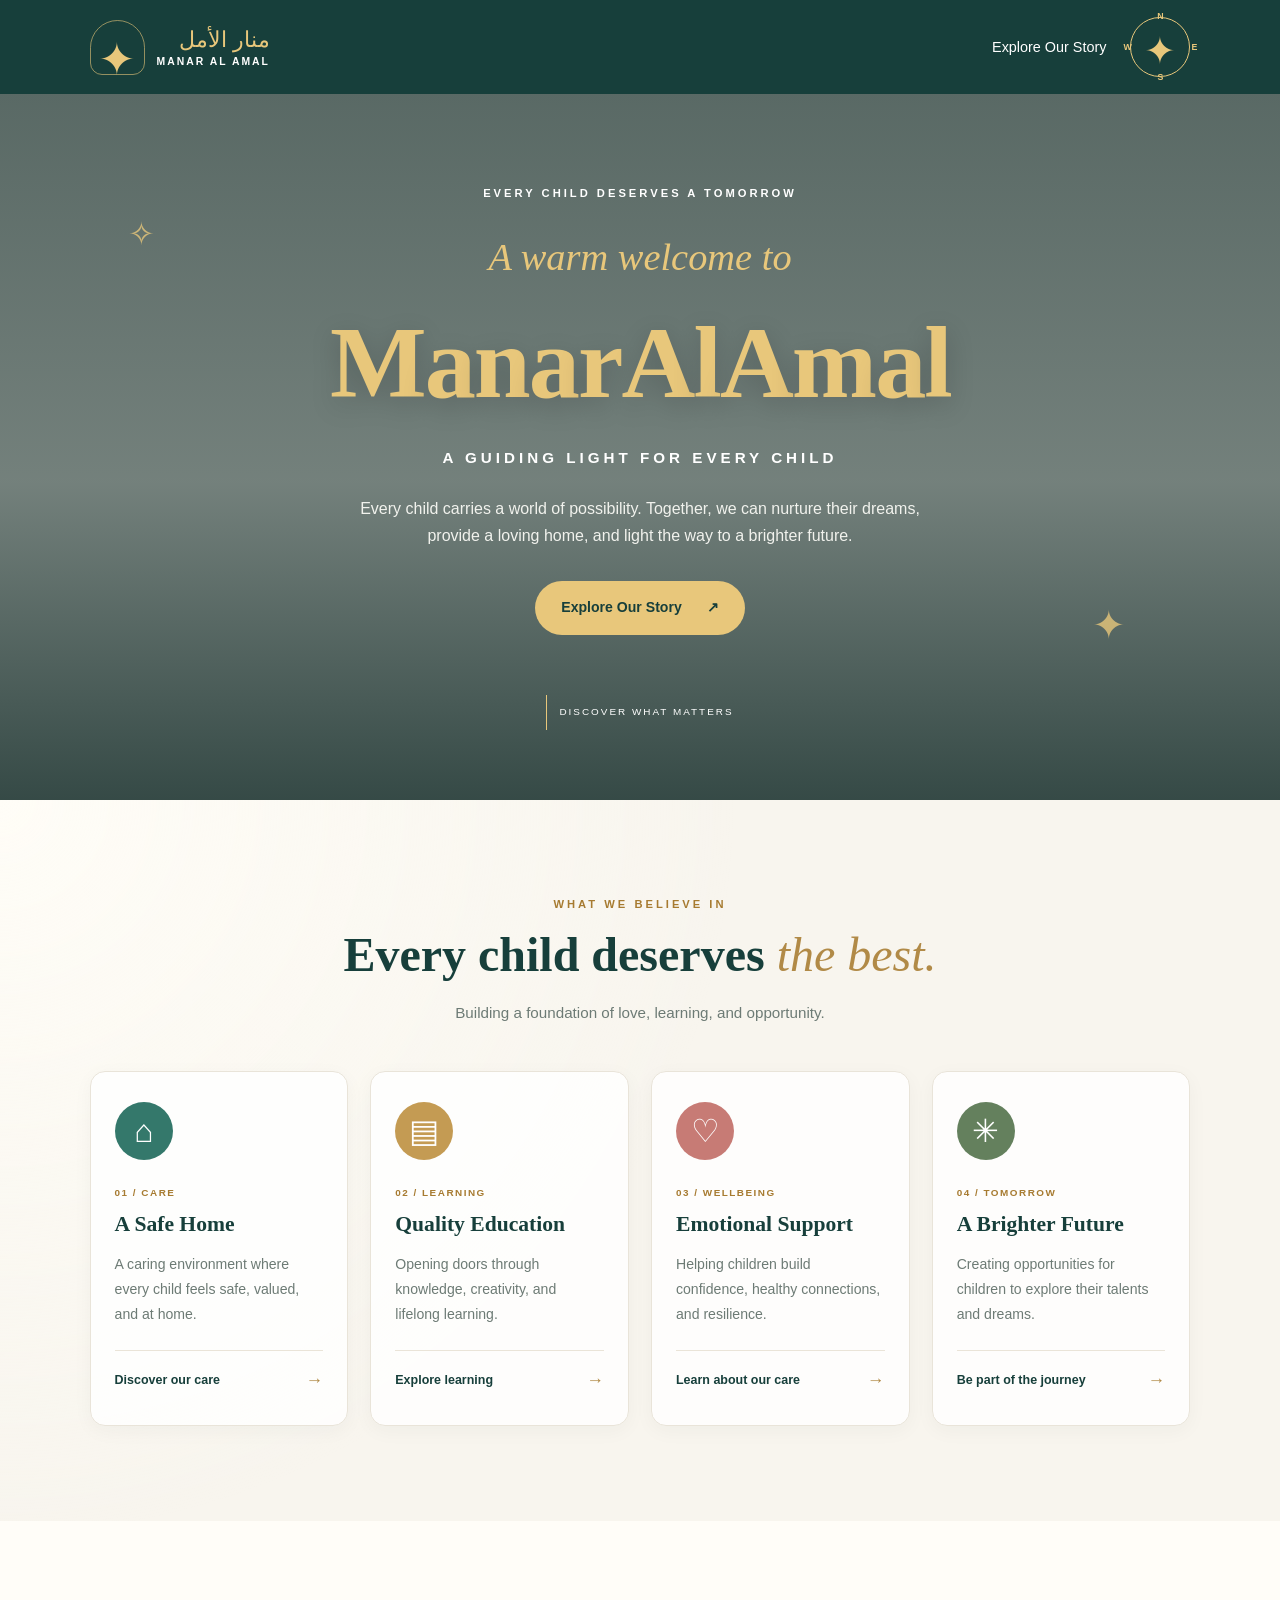
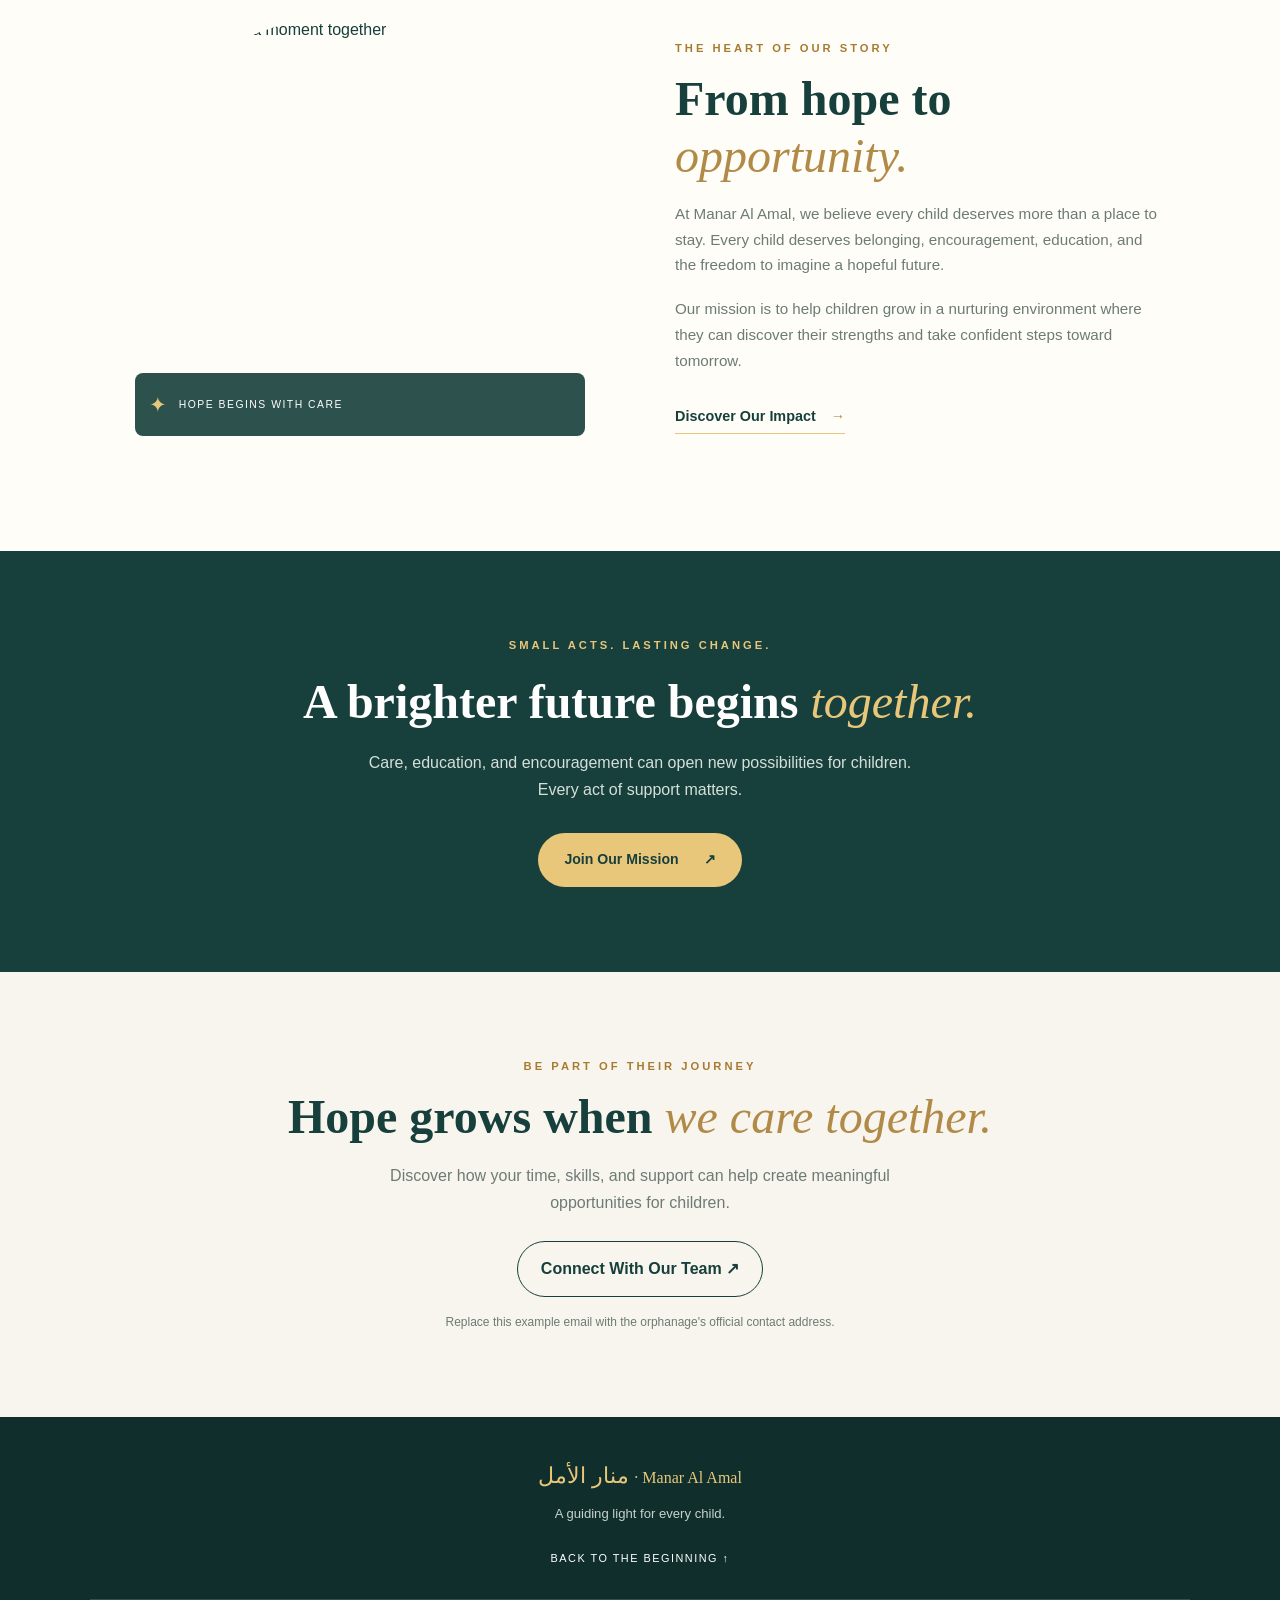
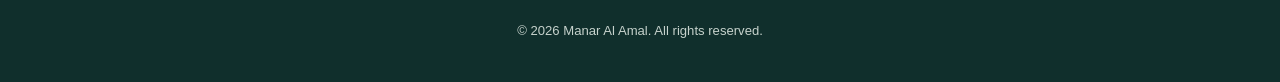
==== HTML/AI.html @ 09a5ad7d "Submit AI HTML and CSS assignment" ====
<!DOCTYPE html>
<html lang="en">

<head>
  <meta charset="UTF-8">
  <meta name="viewport" content="width=device-width, initial-scale=1.0">
  <meta name="description" content="Manar Al Amal — a guiding light for every child.">
  <title>Manar Al Amal | A Guiding Light</title>
  <!-- Typography Optimization -->
  <link rel="preconnect" href="https://googleapis.com">
  <link rel="preconnect" href="https://gstatic.com" crossorigin>
  <link href="https://googleapis.com/css2?family=DM+Sans:wght@400;500;600;700&family=Playfair+Display:ital,wght@0,500;0,600;0,700;1,500&display=swap" rel="stylesheet">
  <!-- Global System Stylesheet -->
  <link rel="stylesheet" href="../CSS/AI.css">
</head>

<body>

  <!-- Premium Header & Compass System -->
  <header class="header">
    <a href="#welcome" class="brand" aria-label="Manar Al Amal welcome">
      <span class="brand-icon">✦</span>
      <span class="brand-text">
        <span class="arabic" lang="ar" dir="rtl">منار الأمل</span>
        <span class="english">MANAR AL AMAL</span>
      </span>
    </a>

    <nav class="navigation" aria-label="Main navigation">
      <a href="#story">Explore Our Story</a>

      <details class="compass">
        <summary aria-label="Open navigation menu">
          <span class="compass-ring">
            <span class="north">N</span>
            <span class="east">E</span>
            <span class="south">S</span>
            <span class="west">W</span>
            <span class="needle">✦</span>
          </span>
        </summary>

        <div class="menu">
          <p class="menu-label">FIND YOUR WAY</p>
          <a href="#story">01 — Our Story</a>
          <a href="#impact">02 — Discover Our Impact</a>
          <a href="#care">03 — Our Care &amp; Education</a>
          <a href="#mission">04 — Join Our Mission</a>
          <a href="#footer">05 — Reach Out to Us</a>
        </div>
      </details>
    </nav>
  </header>

  <main>
    <!-- Interactive Welcome Hero Grid -->
    <section class="hero" id="welcome">
      <div class="hero-overlay"></div>

      <div class="hero-content">
        <p class="eyebrow gold-shimmer-text">EVERY CHILD DESERVES A TOMORROW</p>
        <p class="welcome-text">A warm welcome to</p>

        <!-- Pure semantic structural element for letter isolation injection -->
        <h1 class="pop-name">Manar Al Amal</h1>

        <p class="tagline">A GUIDING LIGHT FOR EVERY CHILD</p>

        <p class="hero-description">
          Every child carries a world of possibility.
          Together, we can nurture their dreams, provide a
          loving home, and light the way to a brighter future.
        </p>

        <div class="hero-actions">
          <a class="primary-button" href="#story">
            <span>Explore Our Story</span>
            <span class="btn-arrow" aria-hidden="true">↗</span>
          </a>
        </div>

        <a class="scroll-hint" href="#care">
          <span class="scroll-line"></span>
          DISCOVER WHAT MATTERS
        </a>
      </div>

      <span class="hero-decoration decoration-one">✧</span>
      <span class="hero-decoration decoration-two">✦</span>
    </section>

    <!-- Professional Core Architecture (Belief Matrix) -->
    <section class="care-section" id="care">
      <div class="section-heading">
        <p class="eyebrow dark-eyebrow">WHAT WE BELIEVE IN</p>
        <h2>Every child deserves <em>the best.</em></h2>
        <p>Building a foundation of love, learning, and opportunity.</p>
      </div>

      <div class="card-grid">
        <article class="care-card">
          <div class="card-icon home-icon">⌂</div>
          <p class="card-number">01 / CARE</p>
          <h3>A Safe Home</h3>
          <p>A caring environment where every child feels safe, valued, and at home.</p>
          <a href="#story" class="card-link">Discover our care <span class="link-arrow">→</span></a>
        </article>

        <article class="care-card">
          <div class="card-icon book-icon">▤</div>
          <p class="card-number">02 / LEARNING</p>
          <h3>Quality Education</h3>
          <p>Opening doors through knowledge, creativity, and lifelong learning.</p>
          <a href="#impact" class="card-link">Explore learning <span class="link-arrow">→</span></a>
        </article>

        <article class="care-card">
          <div class="card-icon heart-icon">♡</div>
          <p class="card-number">03 / WELLBEING</p>
          <h3>Emotional Support</h3>
          <p>Helping children build confidence, healthy connections, and resilience.</p>
          <a href="#story" class="card-link">Learn about our care <span class="link-arrow">→</span></a>
        </article>

        <article class="care-card">
          <div class="card-icon growth-icon">✳</div>
          <p class="card-number">04 / TOMORROW</p>
          <h3>A Brighter Future</h3>
          <p>Creating opportunities for children to explore their talents and dreams.</p>
          <a href="#mission" class="card-link">Be part of the journey <span class="link-arrow">→</span></a>
        </article>
      </div>
    </section>

    <!-- Content Narrative Component Grid -->
    <section class="story-section" id="story">
      <div class="story-image">
        <img src="https://t4.ftcdn.net/jpg/05/21/81/47/360_F_521814750_9SqL5d9VBLUQt2l1tgEsx5BApUIcp6L8.jpg" alt="Children sharing a moment together" loading="lazy">
        <div class="image-caption">
          <span class="caption-star">✦</span>
          <span>HOPE BEGINS WITH CARE</span>
        </div>
      </div>

      <div class="story-content">
        <p class="eyebrow dark-eyebrow">THE HEART OF OUR STORY</p>
        <h2>From hope to <em>opportunity.</em></h2>
        <p>
          At Manar Al Amal, we believe every child deserves
          more than a place to stay. Every child deserves
          belonging, encouragement, education, and the freedom
          to imagine a hopeful future.
        </p>
        <p>
          Our mission is to help children grow in a nurturing
          environment where they can discover their strengths
          and take confident steps toward tomorrow.
        </p>
        <a href="#impact" class="text-link">Discover Our Impact <span class="link-arrow">→</span></a>
      </div>
    </section>

    <!-- Professional Call To Action Components -->
    <section class="impact-section" id="impact">
      <p class="eyebrow">SMALL ACTS. LASTING CHANGE.</p>
      <h2>A brighter future begins <em>together.</em></h2>
      <p>Care, education, and encouragement can open new possibilities for children. Every act of support matters.</p>
      <a href="#mission" class="primary-button">Join Our Mission <span class="btn-arrow">↗</span></a>
    </section>

    <section class="mission-section" id="mission">
      <p class="eyebrow dark-eyebrow">BE PART OF THEIR JOURNEY</p>
      <h2>Hope grows when <em>we care together.</em></h2>
      <p>Discover how your time, skills, and support can help create meaningful opportunities for children.</p>
      <a href="mailto:info@example.org" class="mission-button">Connect With Our Team <span class="btn-arrow">↗</span></a>
      <p class="contact-note">Replace this example email with the orphanage's official contact address.</p>
    </section>
  </main>

  <!-- Clean Minimalist Footer Component -->
  <footer class="footer" id="footer">
    <a href="#welcome" class="footer-brand">منار الأمل <span>· Manar Al Amal</span></a>
    <p>A guiding light for every child.</p>
    <a href="#welcome" class="back-to-top">BACK TO THE BEGINNING ↑</a>
    <p class="copyright">© 2026 Manar Al Amal. All rights reserved.</p>
  </footer>

  <!-- Highly Responsive Native Sequential Processing Script -->
  <script>
    document.addEventListener("DOMContentLoaded", () => {
      const heading = document.querySelector('.pop-name');
      
      if (heading) {
        const text = heading.textContent.trim();
        heading.innerHTML = ''; 

        // Dynamic 12 Grade Matrix for perfect palette balance distribution
        const goldGradients = [
          'gold-24k', 'gold-champagne', 'gold-sunkissed', 'gold-rose', 
          'gold-sequin', 'gold-antique', 'gold-stardust', 'gold-vegas', 
          'gold-aztec', 'gold-white', 'gold-celestial', 'gold-majestic'
        ];

        let colorCounter = 0;

        [...text].forEach((char, index) => {
          const span = document.createElement('span');
          
          if (char === ' ') {
            span.className = 'space';
          } else {
            // Mapping character mapping indices across available gradients
            const colorClass = goldGradients[colorCounter % goldGradients.length];
            span.className = `letter ${colorClass}`;
            span.textContent = char;
            
            // Sequential 100ms offset distribution matrix tracking
            span.style.animationDelay = `${index * 0.08}s`;
            colorCounter++;
          }
          
          heading.appendChild(span);
        });
      }
    });
  </script>
</body>
</html>
---- CSS/AI.css ----
/* =========================================
   MANAR AL AMAL — COMPLETE WEBSITE CSS
   ========================================= */

/* 1. COLORS & GLOBAL STYLES */

:root {
  --teal: #173f3b;
  --teal-light: #285a52;
  --gold: #e8c77b;
  --ivory: #f8f5ee;
  --white: #ffffff;
  --muted: #6d7b75;
  --rose: #c77b75;
  --shadow: 0 14px 40px rgba(23, 63, 59, 0.09);
}

* {
  margin: 0;
  padding: 0;
  box-sizing: border-box;
}

html {
  scroll-behavior: smooth;
  scroll-padding-top: 30px;
}

body {
  font-family: "DM Sans", sans-serif;
  background: var(--ivory);
  color: var(--teal);
  line-height: 1.7;
}

a {
  color: inherit;
  text-decoration: none;
}

a:focus-visible,
summary:focus-visible {
  outline: 3px solid var(--gold);
  outline-offset: 5px;
}

h1,
h2,
h3 {
  font-family: "Playfair Display", Georgia, serif;
  line-height: 1.2;
}

.eyebrow {
  font-size: 0.7rem;
  letter-spacing: 3px;
  font-weight: 700;
}

.dark-eyebrow {
  color: #a77b31;
}

/* 2. HEADER & BRAND */

.header {
  min-height: 94px;
  padding: 16px 7%;
  display: flex;
  align-items: center;
  justify-content: space-between;
  gap: 24px;
  background: var(--teal);
  color: var(--white);
  position: relative;
  z-index: 10;
}

.brand {
  display: flex;
  align-items: center;
  gap: 12px;
}

.brand-icon {
  font-size: 2.8rem;
  color: var(--gold);
  border: 1px solid rgba(232, 199, 123, 0.6);
  border-radius: 50% 50% 12px 12px;
  width: 55px;
  height: 55px;
  display: grid;
  place-items: center;
}

.brand-text {
  display: flex;
  flex-direction: column;
  line-height: 1.4;
}

.arabic {
  font-size: 1.35rem;
  color: var(--gold);
}

.english {
  font-size: 0.65rem;
  letter-spacing: 2px;
  font-weight: 600;
}

/* 3. NAVIGATION */

.navigation {
  display: flex;
  align-items: center;
  gap: 24px;
}

.navigation > a {
  font-size: 0.9rem;
  transition: color 0.3s ease;
}

.navigation > a:hover {
  color: var(--gold);
}

/* 4. COMPASS MENU */

.compass {
  position: relative;
}

.compass summary {
  list-style: none;
  cursor: pointer;
}

.compass summary::-webkit-details-marker {
  display: none;
}

.compass-ring {
  width: 60px;
  height: 60px;
  border: 1px solid var(--gold);
  border-radius: 50%;
  display: block;
  position: relative;
  color: var(--gold);
  transition: transform 0.5s ease;
}

.compass[open] .compass-ring {
  transform: rotate(45deg);
}

.compass-ring .north,
.compass-ring .east,
.compass-ring .south,
.compass-ring .west {
  position: absolute;
  font-size: 0.55rem;
  font-weight: 700;
}

.north {
  top: -9px;
  left: 50%;
  transform: translateX(-50%);
}

.south {
  bottom: -9px;
  left: 50%;
  transform: translateX(-50%);
}

.east {
  right: -8px;
  top: 50%;
  transform: translateY(-50%);
}

.west {
  left: -8px;
  top: 50%;
  transform: translateY(-50%);
}

.needle {
  position: absolute;
  inset: 0;
  display: grid;
  place-items: center;
  font-size: 2.4rem;
}

.menu {
  position: absolute;
  top: 78px;
  right: 0;
  width: min(310px, 85vw);
  padding: 24px;
  background: var(--ivory);
  color: var(--teal);
  border: 1px solid rgba(232, 199, 123, 0.6);
  border-radius: 12px;
  box-shadow: var(--shadow);
  animation: menuAppear 0.3s ease both;
}

.menu-label {
  color: #a77b31;
  font-size: 0.65rem;
  font-weight: 700;
  letter-spacing: 2px;
  margin-bottom: 14px;
}

.menu a {
  display: block;
  padding: 12px 0;
  border-bottom: 1px solid #e7e1d5;
  font-size: 0.85rem;
  transition: padding-left 0.3s ease, color 0.3s ease;
}

.menu a:last-child {
  border-bottom: 0;
}

.menu a:hover {
  padding-left: 8px;
  color: #a77b31;
}

/* 5. WELCOME HERO SECTION */

.hero {
  min-height: 650px;
  padding: 90px 20px 70px;
  display: grid;
  place-items: center;
  text-align: center;
  position: relative;
  isolation: isolate;
  overflow: hidden;
  color: var(--white);

  background:
    url("https://images.unsplash.com/photo-1478131143081-80f7f84ca84d?auto=format&fit=crop&w=2000&q=90")
    center 45% / cover no-repeat;
}

.hero-overlay {
  position: absolute;
  inset: 0;
  z-index: -1;

  background: linear-gradient(
    180deg,
    rgba(14, 39, 36, 0.68),
    rgba(15, 40, 37, 0.57) 55%,
    rgba(14, 39, 36, 0.83)
  );
}

.hero-content {
  max-width: 850px;
  animation: fadeUp 1s ease both;
}

.welcome-text {
  margin-top: 22px;
  color: var(--gold);
  font-size: clamp(1.5rem, 3vw, 2.4rem);
  font-family: "Playfair Display", Georgia, serif;
  font-style: italic;
}

/* 6. POPPING WEBSITE NAME ANIMATION */

.pop-name {
  margin: 12px 0 20px;
  color: var(--gold);
  font-size: clamp(3rem, 8vw, 6.5rem);
  font-family: "Playfair Display", Georgia, serif;
  font-weight: 700;
  line-height: 1.2;
  letter-spacing: -2px;

  text-shadow: 0 8px 28px rgba(0, 0, 0, 0.2);

  animation:
    popUp 1.2s ease-out both,
    gentleBounce 2.5s ease-in-out 1.2s infinite;
    traition: transform 0.3s ease;
}

/* Name grows into view with a soft pop */

@keyframes popUp {
  0% {
    opacity: 0;
    transform: scale(0.3);
  }

  60% {
    opacity: 1;
    transform: scale(1.15);
  }

  80% {
    transform: scale(0.95);
  }

  100% {
    opacity: 1;
    transform: scale(1);
  }
}

/* Continuous gentle bouncing */

@keyframes gentleBounce {
  0%,
  100% {
    transform: translateY(0);
  }

  50% {
    transform: translateY(-10px);
  }
}

.tagline {
  letter-spacing: 4px;
  font-size: clamp(0.7rem, 2vw, 0.95rem);
  font-weight: 600;
}

.hero-description {
  max-width: 590px;
  margin: 24px auto 32px;
  color: #f1f2ed;
  font-size: 1rem;
}

.primary-button {
  display: inline-flex;
  align-items: center;
  justify-content: center;
  gap: 25px;
  padding: 15px 26px;
  background: var(--gold);
  color: var(--teal);
  border-radius: 50px;
  font-weight: 700;
  font-size: 0.88rem;

  transition:
    transform 0.3s ease,
    background 0.3s ease;
}

.primary-button:hover {
  background: #f3d99c;
  transform: translateY(-4px);
}

.scroll-hint {
  margin-top: 60px;
  display: flex;
  align-items: center;
  justify-content: center;
  gap: 12px;
  font-size: 0.62rem;
  letter-spacing: 2px;
}

.scroll-line {
  height: 35px;
  width: 1px;
  background: var(--gold);
  animation: linePulse 2s ease-in-out infinite;
}

.hero-decoration {
  position: absolute;
  color: var(--gold);
  opacity: 0.8;
  animation: float 4s ease-in-out infinite;
}

.decoration-one {
  top: 16%;
  left: 10%;
  font-size: 2rem;
}

.decoration-two {
  right: 12%;
  bottom: 20%;
  font-size: 2.5rem;
  animation-delay: 1s;
}

/* 7. OTHER ANIMATIONS */

@keyframes fadeUp {
  from {
    opacity: 0;
    transform: translateY(25px);
  }

  to {
    opacity: 1;
    transform: translateY(0);
  }
}

@keyframes float {
  0%,
  100% {
    transform: translateY(0) rotate(0);
  }

  50% {
    transform: translateY(-14px) rotate(10deg);
  }
}

@keyframes linePulse {
  0%,
  100% {
    opacity: 0.45;
  }

  50% {
    opacity: 1;
  }
}

@keyframes menuAppear {
  from {
    opacity: 0;
    transform: translateY(-10px);
  }

  to {
    opacity: 1;
    transform: translateY(0);
  }
}

/* 8. CARE SECTION & PROFESSIONAL CARDS */

.care-section {
  padding: 95px 7%;
  background:
    radial-gradient(circle at 0 0, #fffdf7, transparent 50%),
    var(--ivory);
}

.section-heading {
  text-align: center;
  margin-bottom: 45px;
}

.section-heading h2,
.story-content h2,
.impact-section h2,
.mission-section h2 {
  margin: 12px 0 16px;
  font-size: clamp(2rem, 4vw, 3rem);
}

.section-heading h2 em,
.story-content h2 em,
.impact-section h2 em,
.mission-section h2 em {
  color: #b18a47;
  font-weight: 500;
}

.section-heading > p:last-child {
  color: var(--muted);
  font-size: 0.95rem;
}

.card-grid {
  display: grid;
  grid-template-columns: repeat(4, minmax(0, 1fr));
  gap: 22px;
}

.care-card {
  padding: 30px 24px;
  background: rgba(255, 255, 255, 0.85);
  border: 1px solid #e9e4d9;
  border-radius: 15px;
  box-shadow: 0 5px 20px rgba(23, 63, 59, 0.04);

  transition:
    transform 0.35s ease,
    box-shadow 0.35s ease;
}

.care-card:hover {
  transform: translateY(-9px);
  box-shadow: var(--shadow);
}

.card-icon {
  height: 58px;
  width: 58px;
  display: grid;
  place-items: center;
  color: white;
  border-radius: 50%;
  font-size: 2rem;
  margin-bottom: 25px;
}

.home-icon {
  background: #34786b;
}

.book-icon {
  background: #c49b53;
}

.heart-icon {
  background: var(--rose);
}

.growth-icon {
  background: #64805d;
}

.card-number {
  font-size: 0.62rem;
  letter-spacing: 1.5px;
  font-weight: 700;
  color: #a77b31;
}

.care-card h3 {
  font-size: 1.35rem;
  margin: 10px 0 14px;
}

.care-card > p:not(.card-number) {
  color: var(--muted);
  font-size: 0.88rem;
  line-height: 1.8;
}

.card-link {
  margin-top: 22px;
  padding-top: 15px;
  border-top: 1px solid #eae4d8;

  display: flex;
  justify-content: space-between;
  align-items: center;

  font-size: 0.78rem;
  font-weight: 700;
}

.card-link span {
  color: #b18a47;
  font-size: 1.1rem;
  transition: transform 0.3s ease;
}

.card-link:hover span {
  transform: translateX(5px);
}

/* 9. OUR STORY SECTION */

.story-section {
  padding: 95px 9%;
  display: grid;
  grid-template-columns: 1fr 1fr;
  align-items: center;
  gap: 70px;
  background: #fffdf8;
}

.story-image {
  position: relative;
}

.story-image img {
  width: 100%;
  height: 440px;
  object-fit: cover;
  border-radius: 48% 48% 12px 12px;
  display: block;
}

.image-caption {
  position: absolute;
  left: 20px;
  right: 20px;
  bottom: 20px;
  padding: 14px;

  display: flex;
  align-items: center;
  gap: 10px;

  background: rgba(23, 63, 59, 0.9);
  color: var(--white);
  border-radius: 8px;
  font-size: 0.65rem;
  letter-spacing: 1.5px;
}

.caption-star {
  color: var(--gold);
  font-size: 1.3rem;
}

.story-content > p:not(.eyebrow) {
  color: var(--muted);
  font-size: 0.95rem;
  margin-bottom: 18px;
}

.text-link {
  display: inline-flex;
  align-items: center;
  gap: 15px;
  margin-top: 12px;
  padding-bottom: 5px;
  border-bottom: 1px solid var(--gold);
  font-weight: 700;
  font-size: 0.9rem;
}

.text-link span {
  color: #b18a47;
}

/* 10. IMPACT SECTION */

.impact-section {
  padding: 85px 20px;
  text-align: center;
  color: white;
  background: var(--teal);
}

.impact-section .eyebrow {
  color: var(--gold);
}

.impact-section h2 {
  max-width: 700px;
  margin: 18px auto;
}

.impact-section h2 em {
  color: var(--gold);
}

.impact-section > p:not(.eyebrow) {
  max-width: 570px;
  margin: 0 auto 30px;
  color: #d5e0da;
}

/* 11. MISSION SECTION */

.mission-section {
  text-align: center;
  padding: 85px 20px;
}

.mission-section > p:not(.eyebrow, .contact-note) {
  max-width: 570px;
  margin: 0 auto 25px;
  color: var(--muted);
}

.mission-button {
  display: inline-block;
  padding: 13px 23px;
  border: 1px solid var(--teal);
  border-radius: 50px;
  font-weight: 700;

  transition:
    background 0.3s ease,
    color 0.3s ease;
}

.mission-button:hover {
  background: var(--teal);
  color: white;
}

.contact-note {
  margin-top: 15px;
  color: var(--muted);
  font-size: 0.75rem;
}

/* 12. FOOTER */

.footer {
  background: #102f2c;
  color: white;
  padding: 40px 7%;
  text-align: center;
}

.footer-brand {
  font-family: "Playfair Display", Georgia, serif;
  font-size: 1.4rem;
  color: var(--gold);
}

.footer-brand span {
  font-size: 1rem;
}

.footer > p {
  color: #c6d2cc;
  font-size: 0.82rem;
  margin-top: 8px;
}

.back-to-top {
  display: inline-block;
  margin-top: 24px;
  font-size: 0.68rem;
  letter-spacing: 1.5px;
}

.copyright {
  margin-top: 28px !important;
  padding-top: 20px;
  border-top: 1px solid rgba(255, 255, 255, 0.15);
}

/* 13. TABLET RESPONSIVENESS */

@media (max-width: 1000px) {
  .card-grid {
    grid-template-columns: repeat(2, minmax(0, 1fr));
  }

  .story-section {
    gap: 40px;
    padding-left: 6%;
    padding-right: 6%;
  }
}

/* 14. MOBILE RESPONSIVENESS */

@media (max-width: 650px) {
  .header {
    padding: 14px 5%;
    min-height: 80px;
  }

  .brand {
    gap: 8px;
  }

  .brand-icon {
    width: 42px;
    height: 42px;
    font-size: 2rem;
  }

  .arabic {
    font-size: 1.05rem;
  }

  .english {
    font-size: 0.52rem;
    letter-spacing: 1px;
  }

  .navigation {
    gap: 12px;
  }

  .navigation > a {
    max-width: 95px;
    font-size: 0.72rem;
    line-height: 1.4;
  }

  .compass-ring {
    width: 48px;
    height: 48px;
  }

  .needle {
    font-size: 1.9rem;
  }

  .menu {
    right: -3px;
    top: 65px;
  }

  .hero {
    min-height: 600px;
    padding: 75px 22px 55px;
    background-position: center;
  }

  .pop-name {
    font-size: clamp(2.6rem, 12vw, 4.3rem);
    letter-spacing: -1px;
  }

  .tagline {
    letter-spacing: 2px;
    line-height: 1.8;
  }

  .hero-description {
    font-size: 0.9rem;
  }

  .scroll-hint {
    margin-top: 40px;
  }

  .care-section {
    padding: 65px 5%;
  }

  .card-grid {
    grid-template-columns: 1fr;
    gap: 16px;
  }

  .care-card {
    padding: 25px;
  }

  .story-section {
    grid-template-columns: 1fr;
    gap: 35px;
    padding: 65px 7%;
  }

  .story-image img {
    height: 350px;
  }

  .impact-section,
  .mission-section {
    padding: 65px 7%;
  }

  .section-heading h2,
  .story-content h2,
  .impact-section h2,
  .mission-section h2 {
    font-size: 2.1rem;
  }
}

/* 15. ACCESSIBILITY: REDUCED MOTION */

@media (prefers-reduced-motion: reduce) {
  *,
  *::before,
  *::after {
    scroll-behavior: auto !important;
    animation: none !important;
    transition: none !important;
  }
}
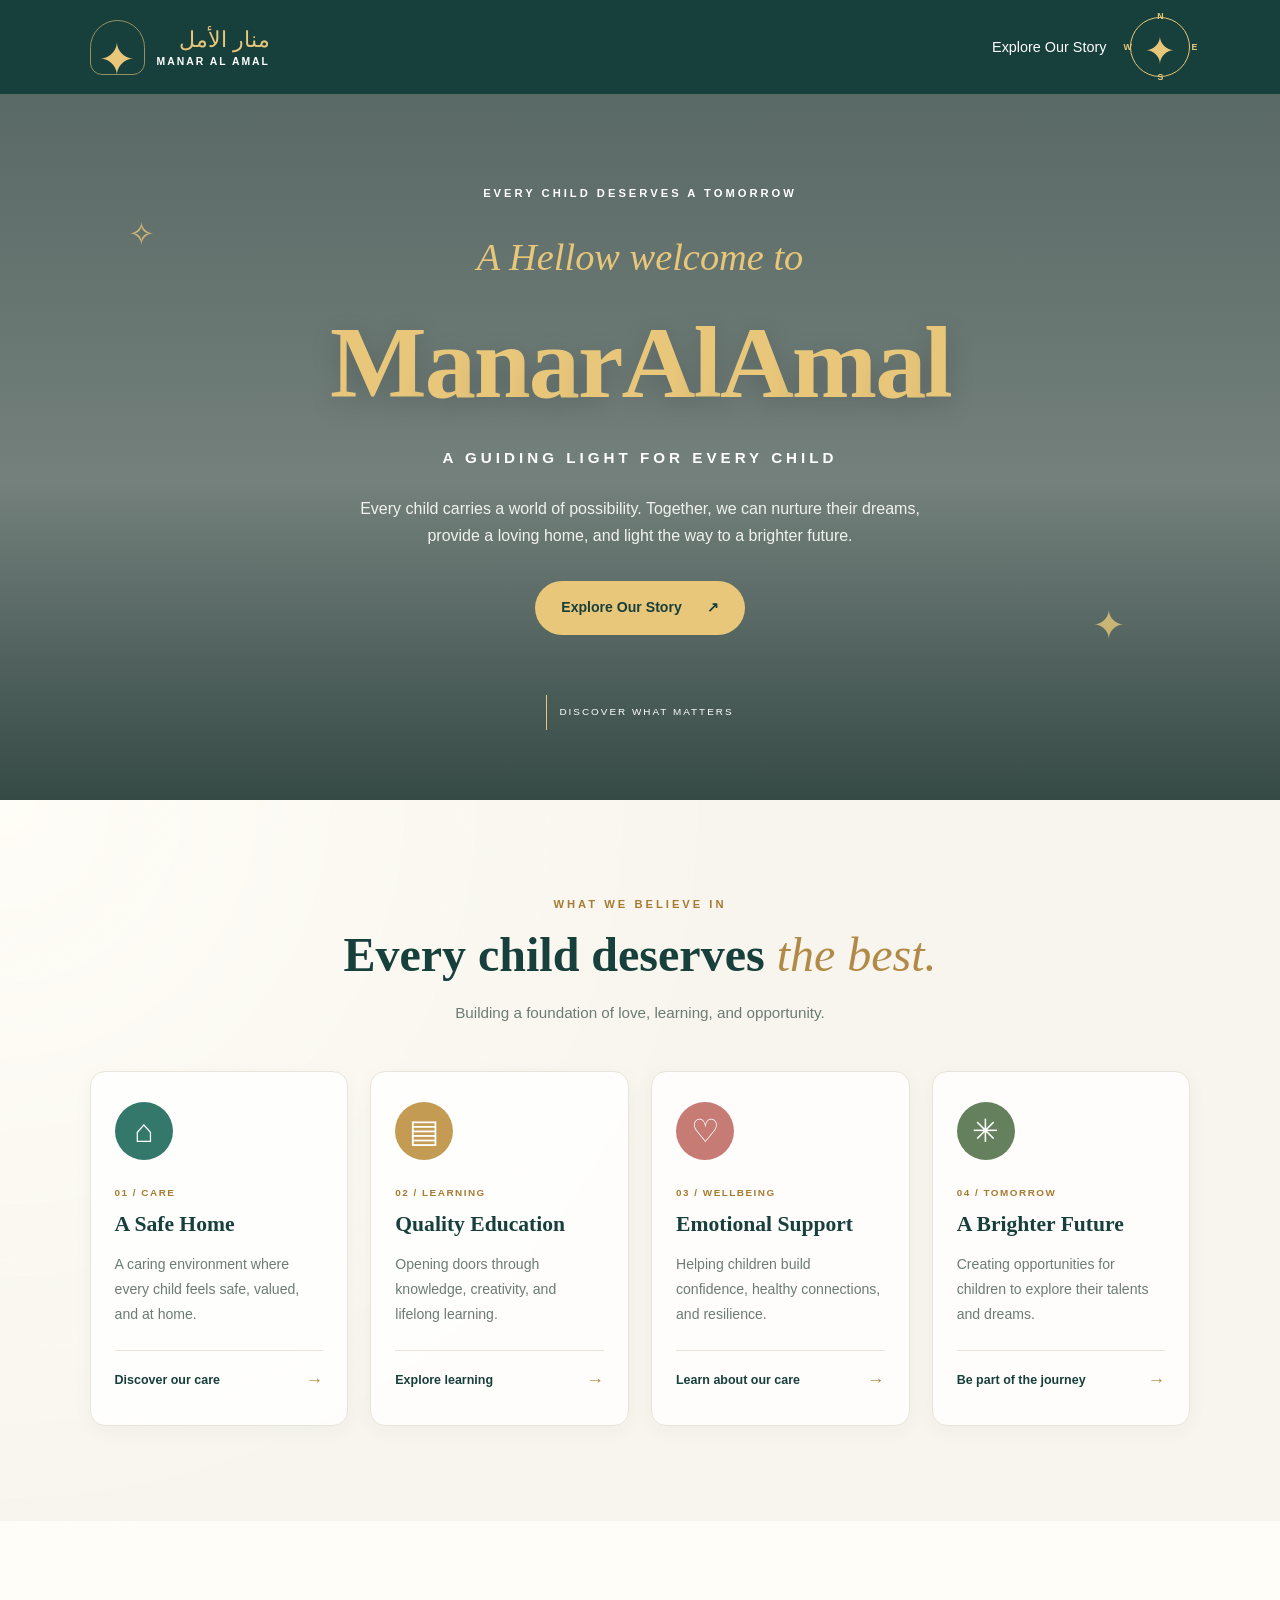
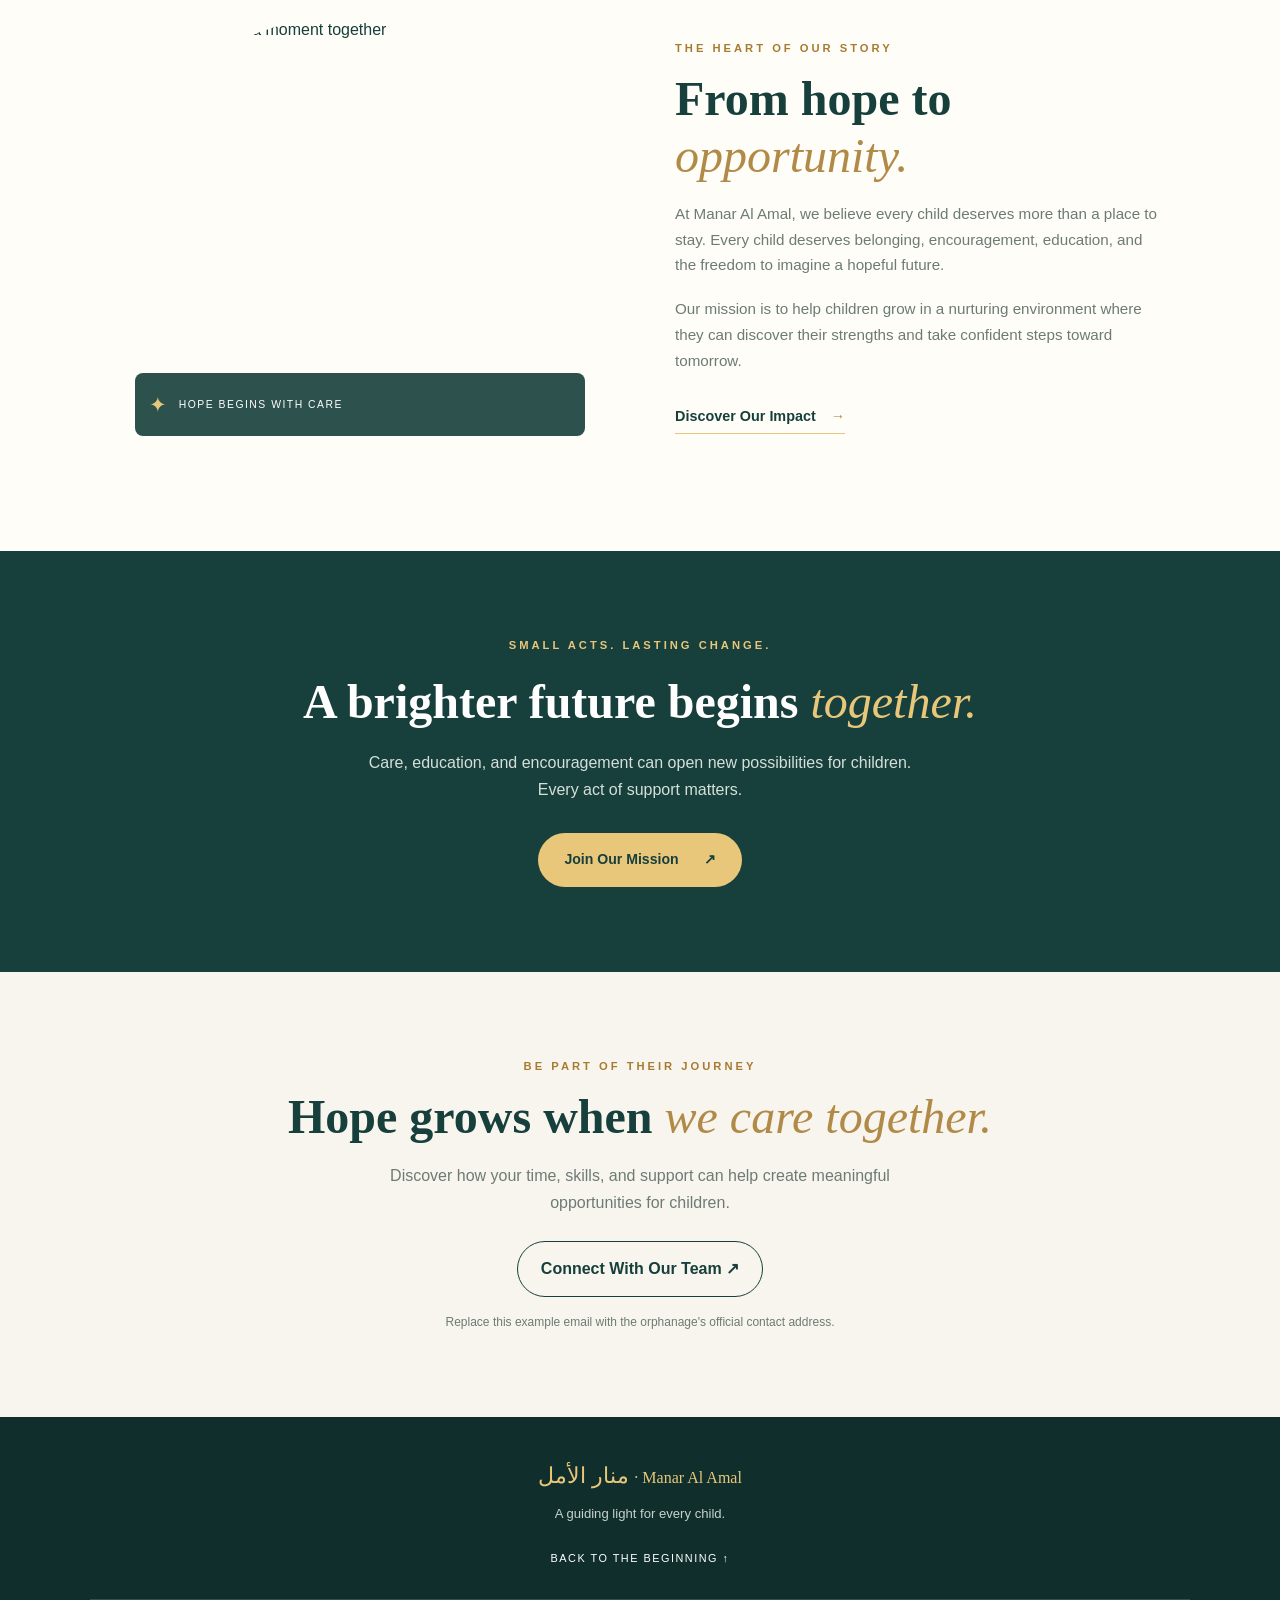
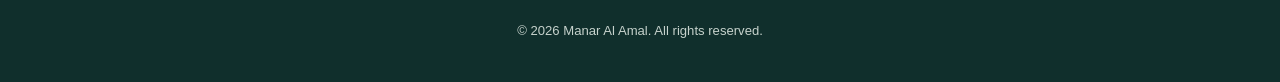
==== commit 2518c4a3: "Update AI HTML assignment" ====
--- a/HTML/AI.html
+++ b/HTML/AI.html
@@ -9,7 +9,9 @@
   <!-- Typography Optimization -->
   <link rel="preconnect" href="https://googleapis.com">
   <link rel="preconnect" href="https://gstatic.com" crossorigin>
-  <link href="https://googleapis.com/css2?family=DM+Sans:wght@400;500;600;700&family=Playfair+Display:ital,wght@0,500;0,600;0,700;1,500&display=swap" rel="stylesheet">
+  <link
+    href="https://googleapis.com/css2?family=DM+Sans:wght@400;500;600;700&family=Playfair+Display:ital,wght@0,500;0,600;0,700;1,500&display=swap"
+    rel="stylesheet">
   <!-- Global System Stylesheet -->
   <link rel="stylesheet" href="../CSS/AI.css">
 </head>
@@ -59,7 +61,7 @@
 
       <div class="hero-content">
         <p class="eyebrow gold-shimmer-text">EVERY CHILD DESERVES A TOMORROW</p>
-        <p class="welcome-text">A warm welcome to</p>
+        <p class="welcome-text">A Hellow welcome to</p>
 
         <!-- Pure semantic structural element for letter isolation injection -->
         <h1 class="pop-name">Manar Al Amal</h1>
@@ -135,7 +137,8 @@
     <!-- Content Narrative Component Grid -->
     <section class="story-section" id="story">
       <div class="story-image">
-        <img src="https://t4.ftcdn.net/jpg/05/21/81/47/360_F_521814750_9SqL5d9VBLUQt2l1tgEsx5BApUIcp6L8.jpg" alt="Children sharing a moment together" loading="lazy">
+        <img src="https://t4.ftcdn.net/jpg/05/21/81/47/360_F_521814750_9SqL5d9VBLUQt2l1tgEsx5BApUIcp6L8.jpg"
+          alt="Children sharing a moment together" loading="lazy">
         <div class="image-caption">
           <span class="caption-star">✦</span>
           <span>HOPE BEGINS WITH CARE</span>
@@ -172,7 +175,8 @@
       <p class="eyebrow dark-eyebrow">BE PART OF THEIR JOURNEY</p>
       <h2>Hope grows when <em>we care together.</em></h2>
       <p>Discover how your time, skills, and support can help create meaningful opportunities for children.</p>
-      <a href="mailto:info@example.org" class="mission-button">Connect With Our Team <span class="btn-arrow">↗</span></a>
+      <a href="mailto:info@example.org" class="mission-button">Connect With Our Team <span
+          class="btn-arrow">↗</span></a>
       <p class="contact-note">Replace this example email with the orphanage's official contact address.</p>
     </section>
   </main>
@@ -189,15 +193,15 @@
   <script>
     document.addEventListener("DOMContentLoaded", () => {
       const heading = document.querySelector('.pop-name');
-      
+
       if (heading) {
         const text = heading.textContent.trim();
-        heading.innerHTML = ''; 
+        heading.innerHTML = '';
 
         // Dynamic 12 Grade Matrix for perfect palette balance distribution
         const goldGradients = [
-          'gold-24k', 'gold-champagne', 'gold-sunkissed', 'gold-rose', 
-          'gold-sequin', 'gold-antique', 'gold-stardust', 'gold-vegas', 
+          'gold-24k', 'gold-champagne', 'gold-sunkissed', 'gold-rose',
+          'gold-sequin', 'gold-antique', 'gold-stardust', 'gold-vegas',
           'gold-aztec', 'gold-white', 'gold-celestial', 'gold-majestic'
         ];
 
@@ -205,7 +209,7 @@
 
         [...text].forEach((char, index) => {
           const span = document.createElement('span');
-          
+
           if (char === ' ') {
             span.className = 'space';
           } else {
@@ -213,16 +217,17 @@
             const colorClass = goldGradients[colorCounter % goldGradients.length];
             span.className = `letter ${colorClass}`;
             span.textContent = char;
-            
+
             // Sequential 100ms offset distribution matrix tracking
             span.style.animationDelay = `${index * 0.08}s`;
             colorCounter++;
           }
-          
+
           heading.appendChild(span);
         });
       }
     });
   </script>
 </body>
-</html>
+
+</html>
